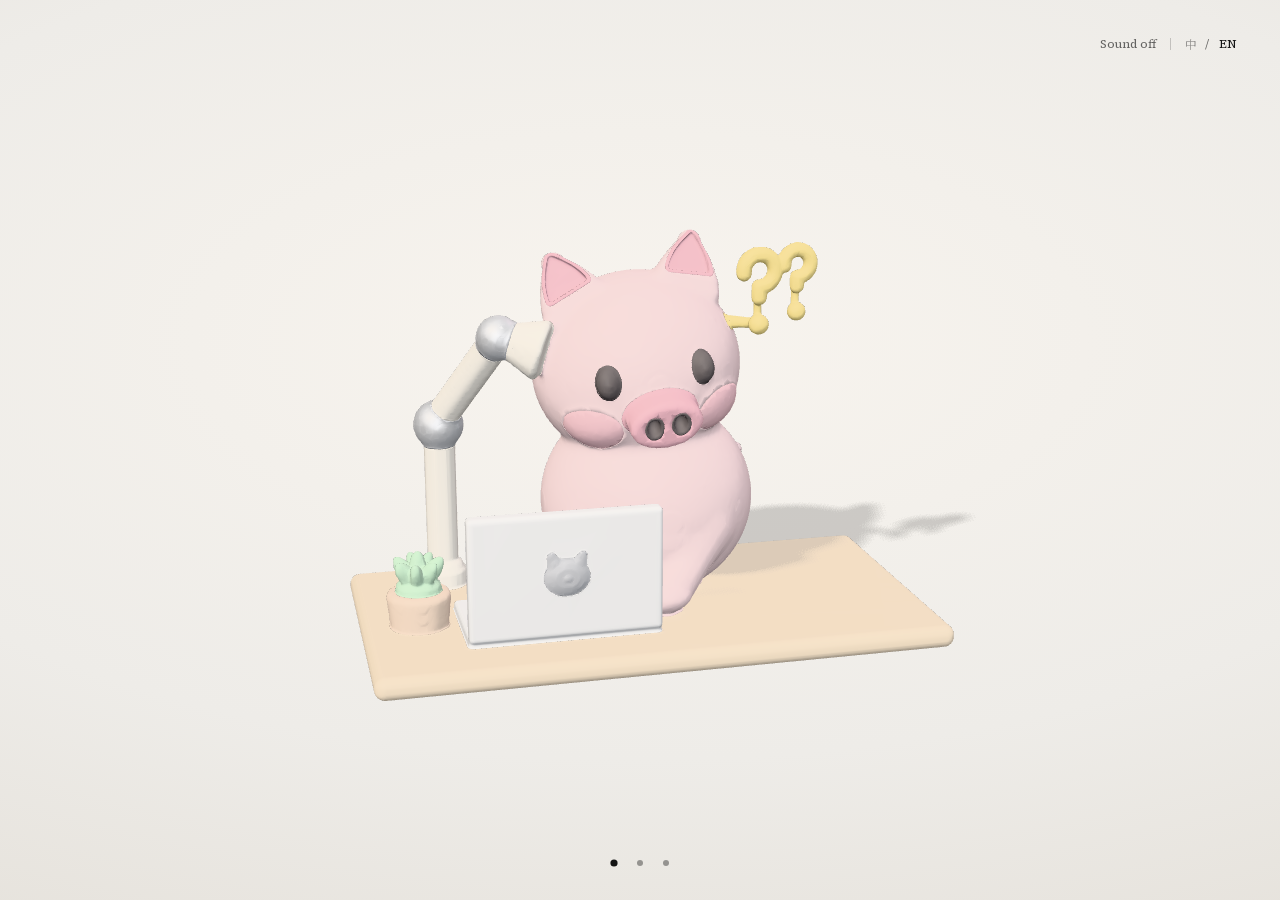
==== ar/index.html @ 227f7fdd "Deploy story edition (66f9d48)" ====
<!doctype html>
<html lang="en">
<head>
<meta charset="utf-8" />
<meta name="viewport" content="width=device-width, initial-scale=1, viewport-fit=cover, maximum-scale=1, user-scalable=no" />
<meta name="theme-color" content="#eeece8" />
<meta name="format-detection" content="telephone=no" />
<meta name="gift-stage" content="ar" />
<meta name="gift-title" content="ar.meta.title" />
<title>On your table</title>
<link rel="icon" href="data:image/svg+xml,%3Csvg xmlns='http://www.w3.org/2000/svg' viewBox='0 0 32 32'%3E%3Ccircle cx='16' cy='16' r='11' fill='%23111'/%3E%3C/svg%3E" />
  <script type="module" crossorigin src="../assets/ar-LRQRwLgQ.js"></script>
  <link rel="modulepreload" crossorigin href="../assets/story-CBCvELrl.js">
  <link rel="modulepreload" crossorigin href="../assets/three.module-CCoEMoYZ.js">
  <link rel="modulepreload" crossorigin href="../assets/meshopt_decoder.module-D6RF7rbJ.js">
  <link rel="modulepreload" crossorigin href="../assets/chrome-AWrLw_uI.js">
  <link rel="modulepreload" crossorigin href="../assets/transition-Jl6bHJd3.js">
  <link rel="modulepreload" crossorigin href="../assets/flow-B0RaXdmT.js">
  <link rel="modulepreload" crossorigin href="../assets/ar-BeOFkbrg.js">
  <link rel="modulepreload" crossorigin href="../assets/preload-helper-CRzLMJPS.js">
  <link rel="stylesheet" crossorigin href="../assets/story-D5-WNgQh.css">
  <link rel="stylesheet" crossorigin href="../assets/chrome-E-j1KLFv.css">
  <link rel="stylesheet" crossorigin href="../assets/ar-Cc9Oy8He.css">
</head>
<body><div id="gift-curtain" aria-hidden="true"><style>#gift-curtain{position:fixed;inset:0;z-index:120;display:flex;flex-direction:column;align-items:center;justify-content:center;gap:14px;background:var(--gcc-bg,#eeece8);color:var(--gcc-ink,#141414);font:13px/1.4 'Source Serif','Noto Serif SC Sub','Songti SC','STSong',Georgia,serif;letter-spacing:.14em;opacity:1;transition:opacity .42s cubic-bezier(.65,0,.35,1);-webkit-user-select:none;user-select:none;touch-action:none}#gift-curtain.gcc-out{opacity:0;pointer-events:none}#gift-curtain.gcc-gone{display:none}#gift-curtain .gcc-stage{position:relative;width:64px;height:66px;opacity:0;transform:translateY(6px);transition:opacity .3s ease,transform .4s cubic-bezier(.16,.84,.24,1)}#gift-curtain.gcc-late .gcc-stage{opacity:1;transform:none}#gift-curtain .gcc-pig{position:absolute;left:0;bottom:8px;image-rendering:pixelated;transform-origin:50% 100%;animation:gcc-hop .84s steps(1,end) infinite}#gift-curtain .gcc-sh{position:absolute;left:14px;bottom:2px;width:36px;height:5px;background:currentColor;opacity:.16;animation:gcc-sh .84s steps(1,end) infinite}@keyframes gcc-hop{0%{transform:translateY(0) scale(1.14,.86)}12%{transform:translateY(-6px) scale(.94,1.08)}24%{transform:translateY(-12px) scale(.96,1.05)}36%{transform:translateY(-15px) scale(1,1)}50%{transform:translateY(-15px) scale(1,1)}62%{transform:translateY(-12px)}74%{transform:translateY(-6px) scale(.97,1.04)}88%{transform:translateY(0) scale(1.1,.9)}100%{transform:translateY(0) scale(1.14,.86)}}@keyframes gcc-sh{0%,88%,100%{transform:scaleX(1)}12%,74%{transform:scaleX(.8)}24%,62%{transform:scaleX(.66)}36%,50%{transform:scaleX(.58)}}#gift-curtain .gcc-bar{width:120px;height:4px;box-shadow:0 0 0 1px currentColor;opacity:0;transition:opacity .3s}#gift-curtain.gcc-prog.gcc-late .gcc-bar{opacity:.7}#gift-curtain .gcc-bar i{display:block;height:100%;width:0;background:currentColor;transition:width .25s steps(4,end)}#gift-curtain .gcc-msg{display:none;margin:4px 0 0;text-align:center;max-width:80vw;line-height:1.7}#gift-curtain .gcc-acts{display:none;gap:18px}#gift-curtain .gcc-acts a{color:inherit;text-decoration:none;border-bottom:1px solid currentColor;padding:6px 2px;cursor:pointer}#gift-curtain.gcc-slow .gcc-msg,#gift-curtain.gcc-fail .gcc-msg{display:block}#gift-curtain.gcc-slow .gcc-acts,#gift-curtain.gcc-fail .gcc-acts{display:flex}#gift-curtain.gcc-fail .gcc-pig{animation:none;transform:rotate(-8deg)}#gift-curtain.gcc-fail .gcc-sh,#gift-curtain.gcc-fail .gcc-bar{display:none}#gift-curtain.gcc-solid .gcc-stage,#gift-curtain.gcc-solid .gcc-bar{opacity:0}@media (prefers-reduced-motion:reduce){#gift-curtain,#gift-curtain *{animation:none!important;transition:none!important}}</style><div class="gcc-stage"><svg class="gcc-pig" viewBox="0 0 16 13" width="64" height="52" shape-rendering="crispEdges" aria-hidden="true"><rect x="2" y="0" width="1" height="1" fill="#2E2A2B"/><rect x="3" y="0" width="1" height="1" fill="#2E2A2B"/><rect x="12" y="0" width="1" height="1" fill="#2E2A2B"/><rect x="13" y="0" width="1" height="1" fill="#2E2A2B"/><rect x="1" y="1" width="1" height="1" fill="#2E2A2B"/><rect x="2" y="1" width="1" height="1" fill="#F9C6CF"/><rect x="3" y="1" width="1" height="1" fill="#F9C6CF"/><rect x="4" y="1" width="1" height="1" fill="#2E2A2B"/><rect x="11" y="1" width="1" height="1" fill="#2E2A2B"/><rect x="12" y="1" width="1" height="1" fill="#F9C6CF"/><rect x="13" y="1" width="1" height="1" fill="#F9C6CF"/><rect x="14" y="1" width="1" height="1" fill="#2E2A2B"/><rect x="1" y="2" width="1" height="1" fill="#2E2A2B"/><rect x="2" y="2" width="1" height="1" fill="#F9C6CF"/><rect x="3" y="2" width="1" height="1" fill="#F9C6CF"/><rect x="4" y="2" width="1" height="1" fill="#F9C6CF"/><rect x="5" y="2" width="1" height="1" fill="#2E2A2B"/><rect x="6" y="2" width="1" height="1" fill="#2E2A2B"/><rect x="7" y="2" width="1" height="1" fill="#2E2A2B"/><rect x="8" y="2" width="1" height="1" fill="#2E2A2B"/><rect x="9" y="2" width="1" height="1" fill="#2E2A2B"/><rect x="10" y="2" width="1" height="1" fill="#2E2A2B"/><rect x="11" y="2" width="1" height="1" fill="#F9C6CF"/><rect x="12" y="2" width="1" height="1" fill="#F9C6CF"/><rect x="13" y="2" width="1" height="1" fill="#F9C6CF"/><rect x="14" y="2" width="1" height="1" fill="#2E2A2B"/><rect x="0" y="3" width="1" height="1" fill="#2E2A2B"/><rect x="1" y="3" width="1" height="1" fill="#F9C6CF"/><rect x="2" y="3" width="1" height="1" fill="#FFFFFF"/><rect x="3" y="3" width="1" height="1" fill="#F9C6CF"/><rect x="4" y="3" width="1" height="1" fill="#F9C6CF"/><rect x="5" y="3" width="1" height="1" fill="#F9C6CF"/><rect x="6" y="3" width="1" height="1" fill="#F9C6CF"/><rect x="7" y="3" width="1" height="1" fill="#F9C6CF"/><rect x="8" y="3" width="1" height="1" fill="#F9C6CF"/><rect x="9" y="3" width="1" height="1" fill="#F9C6CF"/><rect x="10" y="3" width="1" height="1" fill="#F9C6CF"/><rect x="11" y="3" width="1" height="1" fill="#F9C6CF"/><rect x="12" y="3" width="1" height="1" fill="#F9C6CF"/><rect x="13" y="3" width="1" height="1" fill="#F9C6CF"/><rect x="14" y="3" width="1" height="1" fill="#F9C6CF"/><rect x="15" y="3" width="1" height="1" fill="#2E2A2B"/><rect x="0" y="4" width="1" height="1" fill="#2E2A2B"/><rect x="1" y="4" width="1" height="1" fill="#F9C6CF"/><rect x="2" y="4" width="1" height="1" fill="#F9C6CF"/><rect x="3" y="4" width="1" height="1" fill="#F9C6CF"/><rect x="4" y="4" width="1" height="1" fill="#F9C6CF"/><rect x="5" y="4" width="1" height="1" fill="#F9C6CF"/><rect x="6" y="4" width="1" height="1" fill="#F9C6CF"/><rect x="7" y="4" width="1" height="1" fill="#F9C6CF"/><rect x="8" y="4" width="1" height="1" fill="#F9C6CF"/><rect x="9" y="4" width="1" height="1" fill="#F9C6CF"/><rect x="10" y="4" width="1" height="1" fill="#F9C6CF"/><rect x="11" y="4" width="1" height="1" fill="#F9C6CF"/><rect x="12" y="4" width="1" height="1" fill="#F9C6CF"/><rect x="13" y="4" width="1" height="1" fill="#F9C6CF"/><rect x="14" y="4" width="1" height="1" fill="#F9C6CF"/><rect x="15" y="4" width="1" height="1" fill="#2E2A2B"/><rect x="0" y="5" width="1" height="1" fill="#2E2A2B"/><rect x="1" y="5" width="1" height="1" fill="#F9C6CF"/><rect x="2" y="5" width="1" height="1" fill="#F9C6CF"/><rect x="3" y="5" width="1" height="1" fill="#2E2A2B"/><rect x="4" y="5" width="1" height="1" fill="#F9C6CF"/><rect x="5" y="5" width="1" height="1" fill="#F9C6CF"/><rect x="6" y="5" width="1" height="1" fill="#F9C6CF"/><rect x="7" y="5" width="1" height="1" fill="#F9C6CF"/><rect x="8" y="5" width="1" height="1" fill="#F9C6CF"/><rect x="9" y="5" width="1" height="1" fill="#F9C6CF"/><rect x="10" y="5" width="1" height="1" fill="#F9C6CF"/><rect x="11" y="5" width="1" height="1" fill="#F9C6CF"/><rect x="12" y="5" width="1" height="1" fill="#2E2A2B"/><rect x="13" y="5" width="1" height="1" fill="#F9C6CF"/><rect x="14" y="5" width="1" height="1" fill="#F9C6CF"/><rect x="15" y="5" width="1" height="1" fill="#2E2A2B"/><rect x="0" y="6" width="1" height="1" fill="#2E2A2B"/><rect x="1" y="6" width="1" height="1" fill="#F9C6CF"/><rect x="2" y="6" width="1" height="1" fill="#F4A7B9"/><rect x="3" y="6" width="1" height="1" fill="#F4A7B9"/><rect x="4" y="6" width="1" height="1" fill="#F9C6CF"/><rect x="5" y="6" width="1" height="1" fill="#EE8FA6"/><rect x="6" y="6" width="1" height="1" fill="#EE8FA6"/><rect x="7" y="6" width="1" height="1" fill="#EE8FA6"/><rect x="8" y="6" width="1" height="1" fill="#EE8FA6"/><rect x="9" y="6" width="1" height="1" fill="#EE8FA6"/><rect x="10" y="6" width="1" height="1" fill="#EE8FA6"/><rect x="11" y="6" width="1" height="1" fill="#F9C6CF"/><rect x="12" y="6" width="1" height="1" fill="#F4A7B9"/><rect x="13" y="6" width="1" height="1" fill="#F4A7B9"/><rect x="14" y="6" width="1" height="1" fill="#F9C6CF"/><rect x="15" y="6" width="1" height="1" fill="#2E2A2B"/><rect x="0" y="7" width="1" height="1" fill="#2E2A2B"/><rect x="1" y="7" width="1" height="1" fill="#F9C6CF"/><rect x="2" y="7" width="1" height="1" fill="#F9C6CF"/><rect x="3" y="7" width="1" height="1" fill="#F9C6CF"/><rect x="4" y="7" width="1" height="1" fill="#F9C6CF"/><rect x="5" y="7" width="1" height="1" fill="#EE8FA6"/><rect x="6" y="7" width="1" height="1" fill="#B85A72"/><rect x="7" y="7" width="1" height="1" fill="#EE8FA6"/><rect x="8" y="7" width="1" height="1" fill="#EE8FA6"/><rect x="9" y="7" width="1" height="1" fill="#B85A72"/><rect x="10" y="7" width="1" height="1" fill="#EE8FA6"/><rect x="11" y="7" width="1" height="1" fill="#F9C6CF"/><rect x="12" y="7" width="1" height="1" fill="#F9C6CF"/><rect x="13" y="7" width="1" height="1" fill="#F9C6CF"/><rect x="14" y="7" width="1" height="1" fill="#F9C6CF"/><rect x="15" y="7" width="1" height="1" fill="#2E2A2B"/><rect x="0" y="8" width="1" height="1" fill="#2E2A2B"/><rect x="1" y="8" width="1" height="1" fill="#F9C6CF"/><rect x="2" y="8" width="1" height="1" fill="#F9C6CF"/><rect x="3" y="8" width="1" height="1" fill="#F9C6CF"/><rect x="4" y="8" width="1" height="1" fill="#F9C6CF"/><rect x="5" y="8" width="1" height="1" fill="#EE8FA6"/><rect x="6" y="8" width="1" height="1" fill="#EE8FA6"/><rect x="7" y="8" width="1" height="1" fill="#EE8FA6"/><rect x="8" y="8" width="1" height="1" fill="#EE8FA6"/><rect x="9" y="8" width="1" height="1" fill="#EE8FA6"/><rect x="10" y="8" width="1" height="1" fill="#EE8FA6"/><rect x="11" y="8" width="1" height="1" fill="#F9C6CF"/><rect x="12" y="8" width="1" height="1" fill="#F9C6CF"/><rect x="13" y="8" width="1" height="1" fill="#F9C6CF"/><rect x="14" y="8" width="1" height="1" fill="#F9C6CF"/><rect x="15" y="8" width="1" height="1" fill="#2E2A2B"/><rect x="1" y="9" width="1" height="1" fill="#2E2A2B"/><rect x="2" y="9" width="1" height="1" fill="#F9C6CF"/><rect x="3" y="9" width="1" height="1" fill="#F9C6CF"/><rect x="4" y="9" width="1" height="1" fill="#F9C6CF"/><rect x="5" y="9" width="1" height="1" fill="#F9C6CF"/><rect x="6" y="9" width="1" height="1" fill="#F9C6CF"/><rect x="7" y="9" width="1" height="1" fill="#F9C6CF"/><rect x="8" y="9" width="1" height="1" fill="#F9C6CF"/><rect x="9" y="9" width="1" height="1" fill="#F9C6CF"/><rect x="10" y="9" width="1" height="1" fill="#F9C6CF"/><rect x="11" y="9" width="1" height="1" fill="#F9C6CF"/><rect x="12" y="9" width="1" height="1" fill="#F9C6CF"/><rect x="13" y="9" width="1" height="1" fill="#F9C6CF"/><rect x="14" y="9" width="1" height="1" fill="#2E2A2B"/><rect x="2" y="10" width="1" height="1" fill="#2E2A2B"/><rect x="3" y="10" width="1" height="1" fill="#2E2A2B"/><rect x="4" y="10" width="1" height="1" fill="#2E2A2B"/><rect x="5" y="10" width="1" height="1" fill="#F9C6CF"/><rect x="6" y="10" width="1" height="1" fill="#F9C6CF"/><rect x="7" y="10" width="1" height="1" fill="#F9C6CF"/><rect x="8" y="10" width="1" height="1" fill="#F9C6CF"/><rect x="9" y="10" width="1" height="1" fill="#F9C6CF"/><rect x="10" y="10" width="1" height="1" fill="#F9C6CF"/><rect x="11" y="10" width="1" height="1" fill="#2E2A2B"/><rect x="12" y="10" width="1" height="1" fill="#2E2A2B"/><rect x="13" y="10" width="1" height="1" fill="#2E2A2B"/><rect x="3" y="11" width="1" height="1" fill="#2E2A2B"/><rect x="4" y="11" width="1" height="1" fill="#F9C6CF"/><rect x="5" y="11" width="1" height="1" fill="#2E2A2B"/><rect x="10" y="11" width="1" height="1" fill="#2E2A2B"/><rect x="11" y="11" width="1" height="1" fill="#F9C6CF"/><rect x="12" y="11" width="1" height="1" fill="#2E2A2B"/><rect x="3" y="12" width="1" height="1" fill="#2E2A2B"/><rect x="4" y="12" width="1" height="1" fill="#2E2A2B"/><rect x="11" y="12" width="1" height="1" fill="#2E2A2B"/><rect x="12" y="12" width="1" height="1" fill="#2E2A2B"/></svg><i class="gcc-sh"></i></div><div class="gcc-bar"><i></i></div><p class="gcc-msg"></p><div class="gcc-acts"><a class="gcc-retry" href="#"></a><a class="gcc-skip" href="./"></a></div></div><script>(function(){
var d=document,c=d.getElementById('gift-curtain');if(!c)return;
var S={"meadow":["#5EC4FF","草地","the meadow"],"flower":["#f3d4e0","花林","the flower wood"],"mushroom":["#1a2830","蘑菇林","the mushroom wood"],"shop":["#f6efe4","小店","the shop"],"night":["#0b0b0c","夜路","the night path"],"jelly":["#cfcdc8","果冻标本","jelly studies"],"sea":["#0d2c3b","海里","the sea"],"sky":["#04060b","长春的天空","the sky"],"coop":["#5EC4FF","一起玩","together"],"home":["#f3ebe0","小家","our home"],"ar":["#eeece8","桌上","on the table"]},N={"meadow":"flower/","flower":"mushroom/","mushroom":"shop/","shop":"night/","night":"jelly/","jelly":"sea/","sea":"sky/","sky":"coop/","coop":"home/","home":"","ar":"shop/"},T={"zh":{"wait":"马上就好","slow":"还在努力加载…","oops":"哎呀，这一页卡住了","retry":"再试一次","skip":"跳到下一站"},"en":{"wait":"one moment","slow":"still loading…","oops":"oops, this page got stuck","retry":"try again","skip":"skip ahead"}};
var m=d.querySelector('meta[name="gift-stage"]'),st=m?m.content:'meadow',q=new URLSearchParams(location.search);
var L='en';try{L=q.get('lang')||localStorage.getItem('jelly.lang')||(/^zh/i.test(navigator.language)?'zh':'en')}catch(e){}L=/^zh/i.test(L)?'zh':'en';var t=T[L];
var col=(S[st]||S.ar)[0],solid=false;
try{var s=JSON.parse(sessionStorage.getItem('gift.curtain')||'null');if(s&&s.to===st&&Date.now()-s.t<30000){col=s.c;}sessionStorage.removeItem('gift.curtain')}catch(e){}
function ink(h){var x=parseInt(h.slice(1),16);var r=x>>16&255,g=x>>8&255,b=x&255;return (r*299+g*587+b*114)/1000>150?'#141414':'#f6efe4'}
function paint(bg){c.style.setProperty('--gcc-bg',bg);c.style.setProperty('--gcc-ink',ink(bg))}
paint(col,st);c.setAttribute('lang',L==='zh'?'zh-CN':'en');
var rel=st==='meadow'?'./':'../',carry=[];['lang','dev','sound'].forEach(function(k){if(q.has(k))carry.push(k+'='+encodeURIComponent(q.get(k)))});
var nx=c.querySelector('.gcc-skip');nx.href=rel+(N[st]||'')+(carry.length?'?'+carry.join('&'):'');nx.textContent=t.skip;
var rt=c.querySelector('.gcc-retry');rt.textContent=t.retry;rt.addEventListener('click',function(e){e.preventDefault();location.reload()});
var msg=c.querySelector('.gcc-msg'),bar=c.querySelector('.gcc-bar i');
var C=window.__curtain={el:c,stage:st,lang:L,shown:true,held:0,errors:[],
 progress:function(p){c.classList.add('gcc-prog');bar.style.width=Math.round(Math.max(0,Math.min(1,p))*100)+'%'},
 reveal:function(ms){if(!C.shown)return;C.shown=false;clearTimeout(slowT);clearTimeout(lateT);c.classList.remove('gcc-slow','gcc-fail');var f=function(){c.classList.add('gcc-gone')};
  if(ms===0||matchMedia('(prefers-reduced-motion: reduce)').matches){c.classList.add('gcc-out');f();return}
  if(ms)c.style.transitionDuration=ms+'ms';c.classList.add('gcc-out');setTimeout(f,(ms||420)+40)},
 cover:function(bg,stage){C.shown=true;clearTimeout(slowT);clearTimeout(lateT);c.classList.remove('gcc-gone','gcc-out','gcc-slow','gcc-fail','gcc-prog','gcc-late');c.style.transitionDuration='';paint(bg);lateT=setTimeout(late,700)},
 fail:function(why){if(why)C.errors.push(String(why));if(!C.shown)return;c.classList.remove('gcc-out','gcc-gone','gcc-slow');c.classList.add('gcc-fail','gcc-late');msg.textContent=t.oops},
 paint:paint,ink:ink,txt:t};
function late(){if(C.shown)c.classList.add('gcc-late')}var lateT=setTimeout(late,700);
var slowT=setTimeout(function(){if(C.shown&&!c.classList.contains('gcc-fail')){c.classList.add('gcc-slow','gcc-late');msg.textContent=t.slow}},20000);
function err(e){if(!C.shown)return;var tg=e&&e.target;if(tg&&tg!==window&&tg.tagName&&!/^(SCRIPT|LINK)$/.test(tg.tagName))return;
 C.errors.push(String(e&&(e.message||e.reason&&(e.reason.message||e.reason))||e));setTimeout(function(){if(C.shown)C.fail()},2500)}
window.addEventListener('error',err,true);window.addEventListener('unhandledrejection',err);
window.addEventListener('pageshow',function(e){if(!e.persisted)return;clearTimeout(lateT);C.reveal(0);var v=d.querySelectorAll('.gift-iris,.pink-veil');for(var i=0;i<v.length;i++){v[i].style.transition='opacity .35s';v[i].style.opacity='0'}});
})();</script>
<main id="ar" aria-live="off"></main>
</body>
</html>
---- assets/story-D5-WNgQh.css ----
.gift-whisper{z-index:29;top:auto;left:10%;right:10%;bottom:calc(58px + env(safe-area-inset-bottom,0px));text-align:center;pointer-events:none;color:#f6efe8;letter-spacing:.1em;opacity:0;transition:opacity 1.1s var(--ease,cubic-bezier(.65,0,.35,1)), transform 1.3s var(--ease,cubic-bezier(.65,0,.35,1));text-wrap:balance;text-shadow:0 1px 1px #00000059;background:#1812107a;border-radius:8px;padding:8px 16px;font-size:clamp(14px,3vw,18px);line-height:1.55;position:fixed;transform:translateY(6px)}.gift-whisper.on{opacity:1;transform:none}html[lang=en] .gift-whisper{font-family:var(--display,Georgia, serif);letter-spacing:.04em;font-style:italic}html[data-theme=dark] .gift-whisper{color:#f4efe8;background:#080c1085}@media (prefers-reduced-motion:reduce){.gift-whisper{transition:none}}
---- assets/chrome-E-j1KLFv.css ----
@font-face{font-family:Source Serif;src:url(./SourceSerif4-sub-D5Wb3ic4.woff2)format("woff2");font-weight:200 900;font-style:normal;font-display:swap}@font-face{font-family:Source Serif;src:url(./SourceSerif4-Italic-sub-CfRXuZZD.woff2)format("woff2");font-weight:200 900;font-style:italic;font-display:swap}@font-face{font-family:Noto Serif SC Sub;src:url(./NotoSerifSC-sub-B6z6hsDI.woff2)format("woff2");font-weight:200 900;font-display:swap}@font-face{font-family:Playfair;src:url(./PlayfairDisplay-sub-D0XLzZ42.woff2)format("woff2");font-weight:400 900;font-style:normal;font-display:swap}@font-face{font-family:Playfair;src:url(./PlayfairDisplay-Italic-sub-CRZiZZMe.woff2)format("woff2");font-weight:400 900;font-style:italic;font-display:swap}:root{--ink:#141414;--ink-2:#141414a3;--ink-3:#14141466;--hair:#14141433;--paper:#eeece8;--serif:"Source Serif", "Noto Serif SC Sub", "Songti SC", "STSong", "Noto Serif CJK SC", Georgia, serif;--display:"Playfair", "Noto Serif SC Sub", "Songti SC", serif;--pad:clamp(18px, 3.2vw, 44px);--ease:cubic-bezier(.22,.7,.18,1);--sat:env(safe-area-inset-top,0px);--sab:env(safe-area-inset-bottom,0px);--sal:env(safe-area-inset-left,0px);--sar:env(safe-area-inset-right,0px);--cream:#fff4e4;--pink:#f9c6cf;--pink-2:#ee8fa6;--rose:#f08aa4;--soft-black:#2e2a2b;--cover:#9cc8ee;--butter:#ffd45c;--leaf:#8fcb9b;--lavender:#e4dcf5}[data-theme=dark]{--ink:#f2efe9;--ink-2:#f2efe9a8;--ink-3:#f2efe966;--hair:#f2efe938;--paper:#0b0b0c}*{box-sizing:border-box}html,body{background:var(--paper);height:100%;color:var(--ink);font-family:var(--serif);-webkit-font-smoothing:antialiased;overscroll-behavior:none;touch-action:none;-webkit-user-select:none;user-select:none;-webkit-tap-highlight-color:transparent;margin:0;overflow:hidden}html[lang=zh-CN]{letter-spacing:.02em}button{font:inherit;color:inherit;cursor:pointer;background:0 0;border:0;padding:0}.gift-chrome{z-index:50;top:calc(var(--pad) * .7 + var(--sat));right:calc(var(--pad) + var(--sar));letter-spacing:.14em;text-transform:uppercase;color:var(--ink-2);align-items:center;gap:12px;font-size:12px;display:flex;position:fixed}.gift-chrome button{transition:color .3s var(--ease);padding:6px 2px}.gift-chrome button:hover,.gift-chrome [aria-pressed=true]{color:var(--ink)}.gc-lang{align-items:center;gap:6px;display:flex}.gc-lang [aria-pressed=false]{color:var(--ink-3)}.gc-sep{background:var(--hair);width:1px;height:12px}.gift-card{z-index:40;text-align:center;padding:var(--pad);background:color-mix(in srgb, var(--paper) 72%, transparent);-webkit-backdrop-filter:blur(6px);transition:opacity .6s var(--ease);flex-direction:column;justify-content:center;align-items:center;gap:14px;display:flex;position:fixed;top:0;bottom:0;left:0;right:0}.gift-card.out{opacity:0;pointer-events:none}.gk-kicker{letter-spacing:.22em;text-transform:uppercase;color:var(--ink-2);margin:0;font-size:12px}.gk-title{font-family:var(--display);margin:0;font-size:clamp(34px,7vw,72px);font-style:italic;font-weight:400;line-height:1.05}html[lang=zh-CN] .gk-title{font-style:normal;font-family:var(--serif);letter-spacing:.08em;font-weight:500}.gk-sub{color:var(--ink-2);text-wrap:balance;max-width:34em;margin:0;font-size:15px}.gk-go{letter-spacing:.2em;text-transform:uppercase;color:var(--ink-3);animation:gk-pulse 2.4s var(--ease) infinite;margin:18px 0 0;font-size:12px}@keyframes gk-pulse{50%{opacity:.35}}.gift-iris{z-index:100;pointer-events:none;position:fixed;top:0;bottom:0;left:0;right:0}.pixel-host{place-items:center;display:grid;position:fixed;top:0;bottom:0;left:0;right:0;overflow:hidden}.pixel-host canvas{image-rendering:pixelated;image-rendering:crisp-edges;display:block}.touchpad{z-index:30;padding:0 calc(18px + var(--sar)) calc(18px + var(--sab)) calc(18px + var(--sal));pointer-events:none;justify-content:space-between;align-items:flex-end;display:none;position:fixed;bottom:0;left:0;right:0}@media (pointer:coarse){.touchpad{display:flex}}.touchpad .tp-group{pointer-events:auto;gap:14px;display:flex}.touchpad button{color:#fff;-webkit-backdrop-filter:blur(4px);touch-action:none;background:#14141429;border:1px solid #ffffffbf;border-radius:50%;place-items:center;width:68px;height:68px;transition:transform 80ms,background 80ms;display:grid}.touchpad button.on{background:#14141452;transform:scale(.92)}.touchpad button svg{width:26px;height:26px}.touchpad .tp-a{width:80px;height:80px}.touchpad button[hidden]{display:none}.gc-sound.nudge{animation:gc-snd-nudge 2.6s var(--ease) 1}@keyframes gc-snd-nudge{0%,to{color:var(--ink-2);text-shadow:none;transform:none}12%,38%,64%{color:var(--ink);text-shadow:0 0 10px #ffc8a08c;transform:scale(1.08)}25%,51%,77%{color:var(--ink-2);text-shadow:none;transform:none}}@media (prefers-reduced-motion:reduce){.gc-sound.nudge{color:var(--ink);animation:none}}
---- assets/ar-Cc9Oy8He.css ----
html,body{background:radial-gradient(120% 80% at 50% 38%,#f8f4ee 0%,#eeece8 58%,#e4e0d9 100%)}body.ar-live{background:0 0}#ar canvas{touch-action:none;cursor:grab;transition:opacity .52s cubic-bezier(.16,1,.3,1);display:block;position:fixed;top:0;bottom:0;left:0;right:0}.ar-ui{left:0;right:0;bottom:calc(26px + var(--sab));pointer-events:none;flex-direction:column;align-items:center;gap:18px;display:flex;position:fixed}.ar-ui>*{pointer-events:auto}.ar-btn{width:60px;height:60px;color:var(--ink);border:1px solid var(--hair);-webkit-backdrop-filter:blur(8px);transition:transform .25s var(--ease);background:#fffbf5b8;border-radius:50%;place-items:center;display:grid;box-shadow:0 6px 24px #3c281e14}.ar-btn:active{transform:scale(.94)}.ar-btn svg{width:26px;height:26px}.ar-btn[hidden]{display:none}.ar-dots{gap:4px;display:flex}.ar-dots button{place-items:center;width:22px;height:22px;display:grid}.ar-dots button:before{content:"";background:var(--ink-3);width:6px;height:6px;transition:background .3s var(--ease), transform .3s var(--ease);border-radius:50%}.ar-dots button[aria-current=true]:before{background:var(--ink);transform:scale(1.2)}.ar-overlay{pointer-events:none;position:fixed;top:0;bottom:0;left:0;right:0}.ar-overlay[hidden]{display:none}.ar-exit{pointer-events:auto;right:calc(20px + var(--sar));top:calc(20px + var(--sat));color:#fff;background:#14141459;border:1px solid #fff9;border-radius:50%;place-items:center;width:44px;height:44px;display:grid;position:absolute}.ar-exit svg{width:18px;height:18px}body.ar-live .ar-btn,body.ar-live .ar-dots,body.ar-live .gift-chrome{visibility:hidden}.ar-btn{position:relative}.ar-btn:after{content:"";border:1px solid var(--ink-3);opacity:0;pointer-events:none;border-radius:50%;position:absolute;top:-1px;bottom:-1px;left:-1px;right:-1px}.ar-btn.ping:after{animation:.7s cubic-bezier(.16,1,.3,1) ar-ping}@keyframes ar-ping{0%{opacity:.9;transform:scale(1)}to{opacity:0;transform:scale(1.55)}}.ar-ui{animation:.9s cubic-bezier(.16,1,.3,1) .3s both ar-in}@keyframes ar-in{0%{opacity:0}}@media (prefers-reduced-motion:reduce){#ar canvas{transition:none}.ar-btn.ping:after,.ar-ui{animation:none}}.ar-back{z-index:20;left:calc(var(--pad) + var(--sal) - 10px);top:calc(var(--pad) * .7 + var(--sat) - 6px);width:44px;height:44px;color:var(--ink-2);place-items:center;animation:.9s cubic-bezier(.16,1,.3,1) .5s both ar-in;display:grid;position:fixed}.ar-back svg{width:22px;height:22px}
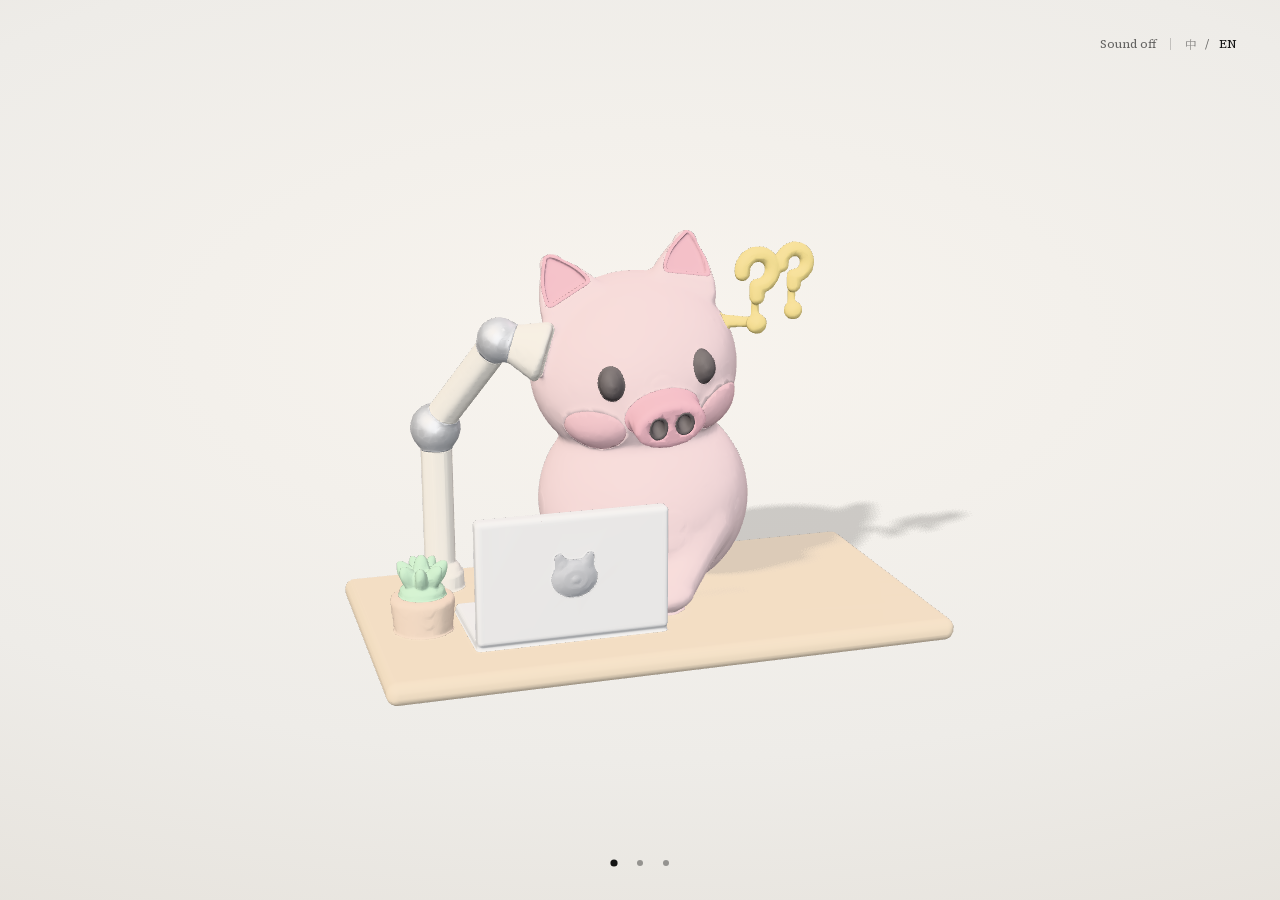
==== commit 6130d9ff: "Deploy story edition (ee211ed)" ====
--- a/ar/index.html
+++ b/ar/index.html
@@ -9,16 +9,16 @@
 <meta name="gift-title" content="ar.meta.title" />
 <title>On your table</title>
 <link rel="icon" href="data:image/svg+xml,%3Csvg xmlns='http://www.w3.org/2000/svg' viewBox='0 0 32 32'%3E%3Ccircle cx='16' cy='16' r='11' fill='%23111'/%3E%3C/svg%3E" />
-  <script type="module" crossorigin src="../assets/ar-LRQRwLgQ.js"></script>
-  <link rel="modulepreload" crossorigin href="../assets/story-CBCvELrl.js">
+  <script type="module" crossorigin src="../assets/ar-BG1IM-XK.js"></script>
+  <link rel="modulepreload" crossorigin href="../assets/story-D2kDeu8D.js">
   <link rel="modulepreload" crossorigin href="../assets/three.module-CCoEMoYZ.js">
   <link rel="modulepreload" crossorigin href="../assets/meshopt_decoder.module-D6RF7rbJ.js">
-  <link rel="modulepreload" crossorigin href="../assets/chrome-AWrLw_uI.js">
-  <link rel="modulepreload" crossorigin href="../assets/transition-Jl6bHJd3.js">
-  <link rel="modulepreload" crossorigin href="../assets/flow-B0RaXdmT.js">
-  <link rel="modulepreload" crossorigin href="../assets/ar-BeOFkbrg.js">
+  <link rel="modulepreload" crossorigin href="../assets/chrome-D7pPvACW.js">
+  <link rel="modulepreload" crossorigin href="../assets/transition-CuKPaXOI.js">
+  <link rel="modulepreload" crossorigin href="../assets/flow-LNcyJ_rw.js">
+  <link rel="modulepreload" crossorigin href="../assets/ar-CaMs_Vst.js">
   <link rel="modulepreload" crossorigin href="../assets/preload-helper-CRzLMJPS.js">
-  <link rel="stylesheet" crossorigin href="../assets/story-D5-WNgQh.css">
+  <link rel="stylesheet" crossorigin href="../assets/story-Cqzj4fjh.css">
   <link rel="stylesheet" crossorigin href="../assets/chrome-E-j1KLFv.css">
   <link rel="stylesheet" crossorigin href="../assets/ar-Cc9Oy8He.css">
 </head>
--- a/assets/story-Cqzj4fjh.css
+++ b/assets/story-Cqzj4fjh.css
@@ -0,0 +1 @@
+.gift-whisper{z-index:29;top:auto;left:10%;right:10%;bottom:calc(58px + env(safe-area-inset-bottom,0px));text-align:center;pointer-events:none;color:#f6efe8;letter-spacing:.1em;opacity:0;transition:opacity 1.1s var(--ease,cubic-bezier(.65,0,.35,1)), transform 1.3s var(--ease,cubic-bezier(.65,0,.35,1));text-wrap:balance;text-shadow:0 1px 1px #00000059;background:#1812107a;border-radius:8px;padding:8px 16px;font-size:clamp(14px,3vw,18px);line-height:1.55;position:fixed;transform:translateY(6px)}.gift-whisper.on{opacity:1;transform:none}html[lang=en] .gift-whisper{font-family:var(--display,Georgia, serif);letter-spacing:.04em;font-style:italic}html[data-theme=dark] .gift-whisper{color:#f4efe8;background:#080c1085}@media (prefers-reduced-motion:reduce){.gift-whisper{transition:none}}@media (orientation:landscape),(max-height:520px){.gift-whisper{left:16%;right:16%;bottom:calc(10px + env(safe-area-inset-bottom,0px));padding:5px 14px;font-size:clamp(12px,2.2vw,15px)}}
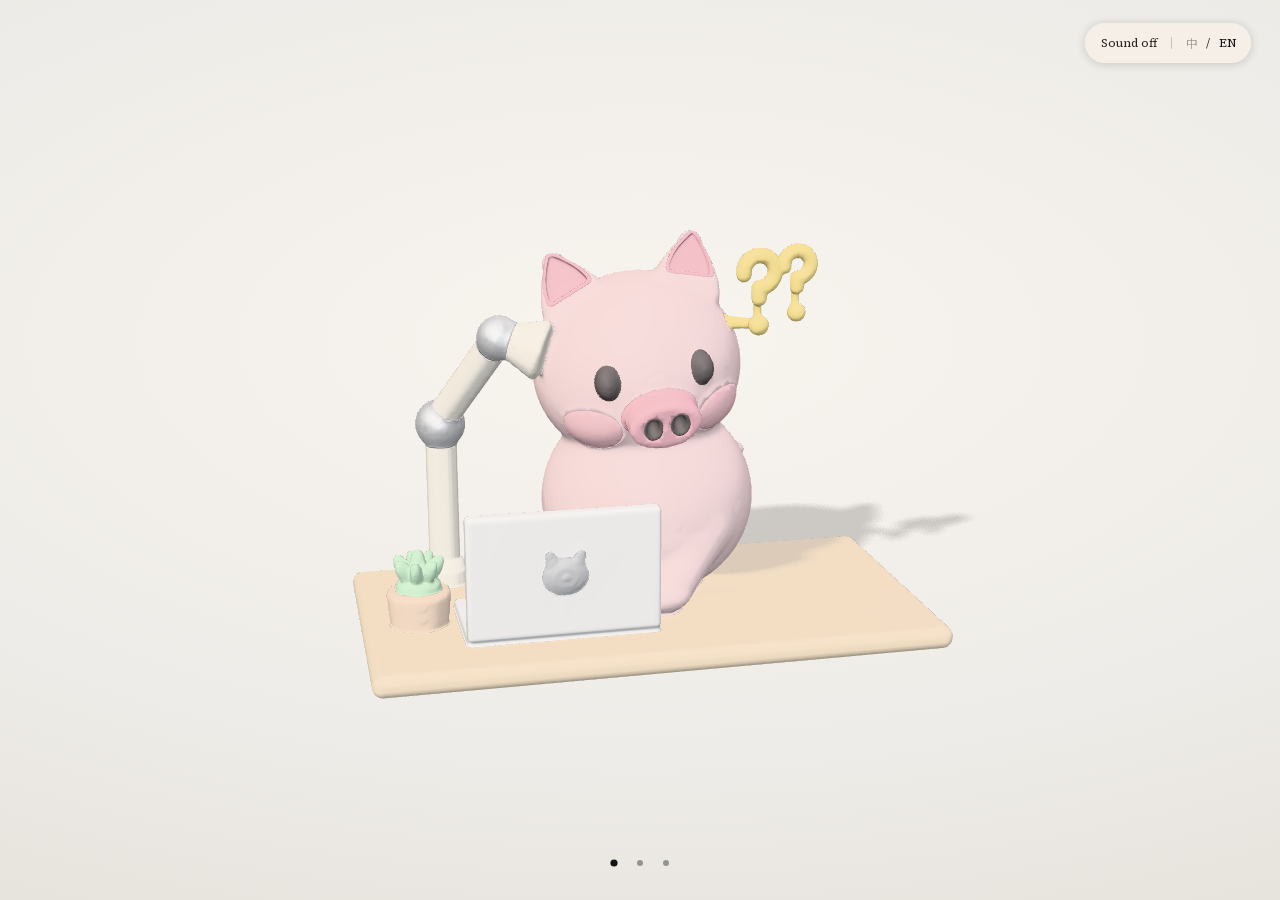
==== commit 4f5dbed9: "Deploy story edition (1fd78f9)" ====
--- a/ar/index.html
+++ b/ar/index.html
@@ -9,17 +9,21 @@
 <meta name="gift-title" content="ar.meta.title" />
 <title>On your table</title>
 <link rel="icon" href="data:image/svg+xml,%3Csvg xmlns='http://www.w3.org/2000/svg' viewBox='0 0 32 32'%3E%3Ccircle cx='16' cy='16' r='11' fill='%23111'/%3E%3C/svg%3E" />
-  <script type="module" crossorigin src="../assets/ar-BG1IM-XK.js"></script>
-  <link rel="modulepreload" crossorigin href="../assets/story-D2kDeu8D.js">
-  <link rel="modulepreload" crossorigin href="../assets/three.module-CCoEMoYZ.js">
-  <link rel="modulepreload" crossorigin href="../assets/meshopt_decoder.module-D6RF7rbJ.js">
-  <link rel="modulepreload" crossorigin href="../assets/chrome-D7pPvACW.js">
-  <link rel="modulepreload" crossorigin href="../assets/transition-CuKPaXOI.js">
-  <link rel="modulepreload" crossorigin href="../assets/flow-LNcyJ_rw.js">
-  <link rel="modulepreload" crossorigin href="../assets/ar-CaMs_Vst.js">
+  <script type="module" crossorigin src="../assets/ar-ChZIft9D.js"></script>
+  <link rel="modulepreload" crossorigin href="../assets/story-9xxClNub.js">
+  <link rel="modulepreload" crossorigin href="../assets/three.core-DEQ54pA_.js">
+  <link rel="modulepreload" crossorigin href="../assets/three.module-DnPA_mBI.js">
+  <link rel="modulepreload" crossorigin href="../assets/RoomEnvironment-BJg7wI2s.js">
+  <link rel="modulepreload" crossorigin href="../assets/sfx-CoU9MPqf.js">
+  <link rel="modulepreload" crossorigin href="../assets/chrome-D7R9IPFS.js">
+  <link rel="modulepreload" crossorigin href="../assets/transition-pFbV_b70.js">
+  <link rel="modulepreload" crossorigin href="../assets/flow-3YL9NwN0.js">
+  <link rel="modulepreload" crossorigin href="../assets/ar-DQ_rvuzw.js">
+  <link rel="modulepreload" crossorigin href="../assets/meshopt_decoder.module-D4fSteBs.js">
+  <link rel="modulepreload" crossorigin href="../assets/models-DLF127YV.js">
   <link rel="modulepreload" crossorigin href="../assets/preload-helper-CRzLMJPS.js">
   <link rel="stylesheet" crossorigin href="../assets/story-Cqzj4fjh.css">
-  <link rel="stylesheet" crossorigin href="../assets/chrome-E-j1KLFv.css">
+  <link rel="stylesheet" crossorigin href="../assets/chrome-BGvVdkZl.css">
   <link rel="stylesheet" crossorigin href="../assets/ar-Cc9Oy8He.css">
 </head>
 <body><div id="gift-curtain" aria-hidden="true"><style>#gift-curtain{position:fixed;inset:0;z-index:120;display:flex;flex-direction:column;align-items:center;justify-content:center;gap:14px;background:var(--gcc-bg,#eeece8);color:var(--gcc-ink,#141414);font:13px/1.4 'Source Serif','Noto Serif SC Sub','Songti SC','STSong',Georgia,serif;letter-spacing:.14em;opacity:1;transition:opacity .42s cubic-bezier(.65,0,.35,1);-webkit-user-select:none;user-select:none;touch-action:none}#gift-curtain.gcc-out{opacity:0;pointer-events:none}#gift-curtain.gcc-gone{display:none}#gift-curtain .gcc-stage{position:relative;width:64px;height:66px;opacity:0;transform:translateY(6px);transition:opacity .3s ease,transform .4s cubic-bezier(.16,.84,.24,1)}#gift-curtain.gcc-late .gcc-stage{opacity:1;transform:none}#gift-curtain .gcc-pig{position:absolute;left:0;bottom:8px;image-rendering:pixelated;transform-origin:50% 100%;animation:gcc-hop .84s steps(1,end) infinite}#gift-curtain .gcc-sh{position:absolute;left:14px;bottom:2px;width:36px;height:5px;background:currentColor;opacity:.16;animation:gcc-sh .84s steps(1,end) infinite}@keyframes gcc-hop{0%{transform:translateY(0) scale(1.14,.86)}12%{transform:translateY(-6px) scale(.94,1.08)}24%{transform:translateY(-12px) scale(.96,1.05)}36%{transform:translateY(-15px) scale(1,1)}50%{transform:translateY(-15px) scale(1,1)}62%{transform:translateY(-12px)}74%{transform:translateY(-6px) scale(.97,1.04)}88%{transform:translateY(0) scale(1.1,.9)}100%{transform:translateY(0) scale(1.14,.86)}}@keyframes gcc-sh{0%,88%,100%{transform:scaleX(1)}12%,74%{transform:scaleX(.8)}24%,62%{transform:scaleX(.66)}36%,50%{transform:scaleX(.58)}}#gift-curtain .gcc-bar{width:120px;height:4px;box-shadow:0 0 0 1px currentColor;opacity:0;transition:opacity .3s}#gift-curtain.gcc-prog.gcc-late .gcc-bar{opacity:.7}#gift-curtain .gcc-bar i{display:block;height:100%;width:0;background:currentColor;transition:width .25s steps(4,end)}#gift-curtain .gcc-msg{display:none;margin:4px 0 0;text-align:center;max-width:80vw;line-height:1.7}#gift-curtain .gcc-acts{display:none;gap:18px}#gift-curtain .gcc-acts a{color:inherit;text-decoration:none;border-bottom:1px solid currentColor;padding:6px 2px;cursor:pointer}#gift-curtain.gcc-slow .gcc-msg,#gift-curtain.gcc-fail .gcc-msg{display:block}#gift-curtain.gcc-slow .gcc-acts,#gift-curtain.gcc-fail .gcc-acts{display:flex}#gift-curtain.gcc-fail .gcc-pig{animation:none;transform:rotate(-8deg)}#gift-curtain.gcc-fail .gcc-sh,#gift-curtain.gcc-fail .gcc-bar{display:none}#gift-curtain.gcc-solid .gcc-stage,#gift-curtain.gcc-solid .gcc-bar{opacity:0}@media (prefers-reduced-motion:reduce){#gift-curtain,#gift-curtain *{animation:none!important;transition:none!important}}</style><div class="gcc-stage"><svg class="gcc-pig" viewBox="0 0 16 13" width="64" height="52" shape-rendering="crispEdges" aria-hidden="true"><rect x="2" y="0" width="1" height="1" fill="#2E2A2B"/><rect x="3" y="0" width="1" height="1" fill="#2E2A2B"/><rect x="12" y="0" width="1" height="1" fill="#2E2A2B"/><rect x="13" y="0" width="1" height="1" fill="#2E2A2B"/><rect x="1" y="1" width="1" height="1" fill="#2E2A2B"/><rect x="2" y="1" width="1" height="1" fill="#F9C6CF"/><rect x="3" y="1" width="1" height="1" fill="#F9C6CF"/><rect x="4" y="1" width="1" height="1" fill="#2E2A2B"/><rect x="11" y="1" width="1" height="1" fill="#2E2A2B"/><rect x="12" y="1" width="1" height="1" fill="#F9C6CF"/><rect x="13" y="1" width="1" height="1" fill="#F9C6CF"/><rect x="14" y="1" width="1" height="1" fill="#2E2A2B"/><rect x="1" y="2" width="1" height="1" fill="#2E2A2B"/><rect x="2" y="2" width="1" height="1" fill="#F9C6CF"/><rect x="3" y="2" width="1" height="1" fill="#F9C6CF"/><rect x="4" y="2" width="1" height="1" fill="#F9C6CF"/><rect x="5" y="2" width="1" height="1" fill="#2E2A2B"/><rect x="6" y="2" width="1" height="1" fill="#2E2A2B"/><rect x="7" y="2" width="1" height="1" fill="#2E2A2B"/><rect x="8" y="2" width="1" height="1" fill="#2E2A2B"/><rect x="9" y="2" width="1" height="1" fill="#2E2A2B"/><rect x="10" y="2" width="1" height="1" fill="#2E2A2B"/><rect x="11" y="2" width="1" height="1" fill="#F9C6CF"/><rect x="12" y="2" width="1" height="1" fill="#F9C6CF"/><rect x="13" y="2" width="1" height="1" fill="#F9C6CF"/><rect x="14" y="2" width="1" height="1" fill="#2E2A2B"/><rect x="0" y="3" width="1" height="1" fill="#2E2A2B"/><rect x="1" y="3" width="1" height="1" fill="#F9C6CF"/><rect x="2" y="3" width="1" height="1" fill="#FFFFFF"/><rect x="3" y="3" width="1" height="1" fill="#F9C6CF"/><rect x="4" y="3" width="1" height="1" fill="#F9C6CF"/><rect x="5" y="3" width="1" height="1" fill="#F9C6CF"/><rect x="6" y="3" width="1" height="1" fill="#F9C6CF"/><rect x="7" y="3" width="1" height="1" fill="#F9C6CF"/><rect x="8" y="3" width="1" height="1" fill="#F9C6CF"/><rect x="9" y="3" width="1" height="1" fill="#F9C6CF"/><rect x="10" y="3" width="1" height="1" fill="#F9C6CF"/><rect x="11" y="3" width="1" height="1" fill="#F9C6CF"/><rect x="12" y="3" width="1" height="1" fill="#F9C6CF"/><rect x="13" y="3" width="1" height="1" fill="#F9C6CF"/><rect x="14" y="3" width="1" height="1" fill="#F9C6CF"/><rect x="15" y="3" width="1" height="1" fill="#2E2A2B"/><rect x="0" y="4" width="1" height="1" fill="#2E2A2B"/><rect x="1" y="4" width="1" height="1" fill="#F9C6CF"/><rect x="2" y="4" width="1" height="1" fill="#F9C6CF"/><rect x="3" y="4" width="1" height="1" fill="#F9C6CF"/><rect x="4" y="4" width="1" height="1" fill="#F9C6CF"/><rect x="5" y="4" width="1" height="1" fill="#F9C6CF"/><rect x="6" y="4" width="1" height="1" fill="#F9C6CF"/><rect x="7" y="4" width="1" height="1" fill="#F9C6CF"/><rect x="8" y="4" width="1" height="1" fill="#F9C6CF"/><rect x="9" y="4" width="1" height="1" fill="#F9C6CF"/><rect x="10" y="4" width="1" height="1" fill="#F9C6CF"/><rect x="11" y="4" width="1" height="1" fill="#F9C6CF"/><rect x="12" y="4" width="1" height="1" fill="#F9C6CF"/><rect x="13" y="4" width="1" height="1" fill="#F9C6CF"/><rect x="14" y="4" width="1" height="1" fill="#F9C6CF"/><rect x="15" y="4" width="1" height="1" fill="#2E2A2B"/><rect x="0" y="5" width="1" height="1" fill="#2E2A2B"/><rect x="1" y="5" width="1" height="1" fill="#F9C6CF"/><rect x="2" y="5" width="1" height="1" fill="#F9C6CF"/><rect x="3" y="5" width="1" height="1" fill="#2E2A2B"/><rect x="4" y="5" width="1" height="1" fill="#F9C6CF"/><rect x="5" y="5" width="1" height="1" fill="#F9C6CF"/><rect x="6" y="5" width="1" height="1" fill="#F9C6CF"/><rect x="7" y="5" width="1" height="1" fill="#F9C6CF"/><rect x="8" y="5" width="1" height="1" fill="#F9C6CF"/><rect x="9" y="5" width="1" height="1" fill="#F9C6CF"/><rect x="10" y="5" width="1" height="1" fill="#F9C6CF"/><rect x="11" y="5" width="1" height="1" fill="#F9C6CF"/><rect x="12" y="5" width="1" height="1" fill="#2E2A2B"/><rect x="13" y="5" width="1" height="1" fill="#F9C6CF"/><rect x="14" y="5" width="1" height="1" fill="#F9C6CF"/><rect x="15" y="5" width="1" height="1" fill="#2E2A2B"/><rect x="0" y="6" width="1" height="1" fill="#2E2A2B"/><rect x="1" y="6" width="1" height="1" fill="#F9C6CF"/><rect x="2" y="6" width="1" height="1" fill="#F4A7B9"/><rect x="3" y="6" width="1" height="1" fill="#F4A7B9"/><rect x="4" y="6" width="1" height="1" fill="#F9C6CF"/><rect x="5" y="6" width="1" height="1" fill="#EE8FA6"/><rect x="6" y="6" width="1" height="1" fill="#EE8FA6"/><rect x="7" y="6" width="1" height="1" fill="#EE8FA6"/><rect x="8" y="6" width="1" height="1" fill="#EE8FA6"/><rect x="9" y="6" width="1" height="1" fill="#EE8FA6"/><rect x="10" y="6" width="1" height="1" fill="#EE8FA6"/><rect x="11" y="6" width="1" height="1" fill="#F9C6CF"/><rect x="12" y="6" width="1" height="1" fill="#F4A7B9"/><rect x="13" y="6" width="1" height="1" fill="#F4A7B9"/><rect x="14" y="6" width="1" height="1" fill="#F9C6CF"/><rect x="15" y="6" width="1" height="1" fill="#2E2A2B"/><rect x="0" y="7" width="1" height="1" fill="#2E2A2B"/><rect x="1" y="7" width="1" height="1" fill="#F9C6CF"/><rect x="2" y="7" width="1" height="1" fill="#F9C6CF"/><rect x="3" y="7" width="1" height="1" fill="#F9C6CF"/><rect x="4" y="7" width="1" height="1" fill="#F9C6CF"/><rect x="5" y="7" width="1" height="1" fill="#EE8FA6"/><rect x="6" y="7" width="1" height="1" fill="#B85A72"/><rect x="7" y="7" width="1" height="1" fill="#EE8FA6"/><rect x="8" y="7" width="1" height="1" fill="#EE8FA6"/><rect x="9" y="7" width="1" height="1" fill="#B85A72"/><rect x="10" y="7" width="1" height="1" fill="#EE8FA6"/><rect x="11" y="7" width="1" height="1" fill="#F9C6CF"/><rect x="12" y="7" width="1" height="1" fill="#F9C6CF"/><rect x="13" y="7" width="1" height="1" fill="#F9C6CF"/><rect x="14" y="7" width="1" height="1" fill="#F9C6CF"/><rect x="15" y="7" width="1" height="1" fill="#2E2A2B"/><rect x="0" y="8" width="1" height="1" fill="#2E2A2B"/><rect x="1" y="8" width="1" height="1" fill="#F9C6CF"/><rect x="2" y="8" width="1" height="1" fill="#F9C6CF"/><rect x="3" y="8" width="1" height="1" fill="#F9C6CF"/><rect x="4" y="8" width="1" height="1" fill="#F9C6CF"/><rect x="5" y="8" width="1" height="1" fill="#EE8FA6"/><rect x="6" y="8" width="1" height="1" fill="#EE8FA6"/><rect x="7" y="8" width="1" height="1" fill="#EE8FA6"/><rect x="8" y="8" width="1" height="1" fill="#EE8FA6"/><rect x="9" y="8" width="1" height="1" fill="#EE8FA6"/><rect x="10" y="8" width="1" height="1" fill="#EE8FA6"/><rect x="11" y="8" width="1" height="1" fill="#F9C6CF"/><rect x="12" y="8" width="1" height="1" fill="#F9C6CF"/><rect x="13" y="8" width="1" height="1" fill="#F9C6CF"/><rect x="14" y="8" width="1" height="1" fill="#F9C6CF"/><rect x="15" y="8" width="1" height="1" fill="#2E2A2B"/><rect x="1" y="9" width="1" height="1" fill="#2E2A2B"/><rect x="2" y="9" width="1" height="1" fill="#F9C6CF"/><rect x="3" y="9" width="1" height="1" fill="#F9C6CF"/><rect x="4" y="9" width="1" height="1" fill="#F9C6CF"/><rect x="5" y="9" width="1" height="1" fill="#F9C6CF"/><rect x="6" y="9" width="1" height="1" fill="#F9C6CF"/><rect x="7" y="9" width="1" height="1" fill="#F9C6CF"/><rect x="8" y="9" width="1" height="1" fill="#F9C6CF"/><rect x="9" y="9" width="1" height="1" fill="#F9C6CF"/><rect x="10" y="9" width="1" height="1" fill="#F9C6CF"/><rect x="11" y="9" width="1" height="1" fill="#F9C6CF"/><rect x="12" y="9" width="1" height="1" fill="#F9C6CF"/><rect x="13" y="9" width="1" height="1" fill="#F9C6CF"/><rect x="14" y="9" width="1" height="1" fill="#2E2A2B"/><rect x="2" y="10" width="1" height="1" fill="#2E2A2B"/><rect x="3" y="10" width="1" height="1" fill="#2E2A2B"/><rect x="4" y="10" width="1" height="1" fill="#2E2A2B"/><rect x="5" y="10" width="1" height="1" fill="#F9C6CF"/><rect x="6" y="10" width="1" height="1" fill="#F9C6CF"/><rect x="7" y="10" width="1" height="1" fill="#F9C6CF"/><rect x="8" y="10" width="1" height="1" fill="#F9C6CF"/><rect x="9" y="10" width="1" height="1" fill="#F9C6CF"/><rect x="10" y="10" width="1" height="1" fill="#F9C6CF"/><rect x="11" y="10" width="1" height="1" fill="#2E2A2B"/><rect x="12" y="10" width="1" height="1" fill="#2E2A2B"/><rect x="13" y="10" width="1" height="1" fill="#2E2A2B"/><rect x="3" y="11" width="1" height="1" fill="#2E2A2B"/><rect x="4" y="11" width="1" height="1" fill="#F9C6CF"/><rect x="5" y="11" width="1" height="1" fill="#2E2A2B"/><rect x="10" y="11" width="1" height="1" fill="#2E2A2B"/><rect x="11" y="11" width="1" height="1" fill="#F9C6CF"/><rect x="12" y="11" width="1" height="1" fill="#2E2A2B"/><rect x="3" y="12" width="1" height="1" fill="#2E2A2B"/><rect x="4" y="12" width="1" height="1" fill="#2E2A2B"/><rect x="11" y="12" width="1" height="1" fill="#2E2A2B"/><rect x="12" y="12" width="1" height="1" fill="#2E2A2B"/></svg><i class="gcc-sh"></i></div><div class="gcc-bar"><i></i></div><p class="gcc-msg"></p><div class="gcc-acts"><a class="gcc-retry" href="#"></a><a class="gcc-skip" href="./"></a></div></div><script>(function(){
@@ -28,7 +32,7 @@
 var m=d.querySelector('meta[name="gift-stage"]'),st=m?m.content:'meadow',q=new URLSearchParams(location.search);
 var L='en';try{L=q.get('lang')||localStorage.getItem('jelly.lang')||(/^zh/i.test(navigator.language)?'zh':'en')}catch(e){}L=/^zh/i.test(L)?'zh':'en';var t=T[L];
 var col=(S[st]||S.ar)[0],solid=false;
-try{var s=JSON.parse(sessionStorage.getItem('gift.curtain')||'null');if(s&&s.to===st&&Date.now()-s.t<30000){col=s.c;}sessionStorage.removeItem('gift.curtain')}catch(e){}
+try{var s=JSON.parse(sessionStorage.getItem('gift.curtain')||'null');if(s&&s.to===st&&Date.now()-s.t<30000){col=s.c;if(s.img){c.style.backgroundImage='url("'+s.img+'")';c.style.backgroundSize='cover';c.style.backgroundPosition='center';c.style.backgroundRepeat='no-repeat'}}sessionStorage.removeItem('gift.curtain')}catch(e){}
 function ink(h){var x=parseInt(h.slice(1),16);var r=x>>16&255,g=x>>8&255,b=x&255;return (r*299+g*587+b*114)/1000>150?'#141414':'#f6efe4'}
 function paint(bg){c.style.setProperty('--gcc-bg',bg);c.style.setProperty('--gcc-ink',ink(bg))}
 paint(col,st);c.setAttribute('lang',L==='zh'?'zh-CN':'en');
--- a/assets/chrome-BGvVdkZl.css
+++ b/assets/chrome-BGvVdkZl.css
@@ -0,0 +1 @@
+@font-face{font-family:Source Serif;src:url(./SourceSerif4-sub-D5Wb3ic4.woff2)format("woff2");font-weight:200 900;font-style:normal;font-display:swap}@font-face{font-family:Source Serif;src:url(./SourceSerif4-Italic-sub-CfRXuZZD.woff2)format("woff2");font-weight:200 900;font-style:italic;font-display:swap}@font-face{font-family:Noto Serif SC Sub;src:url(./NotoSerifSC-sub-B6z6hsDI.woff2)format("woff2");font-weight:200 900;font-display:swap}@font-face{font-family:Playfair;src:url(./PlayfairDisplay-sub-D0XLzZ42.woff2)format("woff2");font-weight:400 900;font-style:normal;font-display:swap}@font-face{font-family:Playfair;src:url(./PlayfairDisplay-Italic-sub-CRZiZZMe.woff2)format("woff2");font-weight:400 900;font-style:italic;font-display:swap}:root{--ink:#141414;--ink-2:#141414a3;--ink-3:#14141466;--hair:#14141433;--paper:#eeece8;--serif:"Source Serif", "Noto Serif SC Sub", "Songti SC", "STSong", "Noto Serif CJK SC", Georgia, serif;--display:"Playfair", "Noto Serif SC Sub", "Songti SC", serif;--pad:clamp(18px, 3.2vw, 44px);--ease:cubic-bezier(.22,.7,.18,1);--sat:env(safe-area-inset-top,0px);--sab:env(safe-area-inset-bottom,0px);--sal:env(safe-area-inset-left,0px);--sar:env(safe-area-inset-right,0px);--cream:#fff4e4;--pink:#f9c6cf;--pink-2:#ee8fa6;--rose:#f08aa4;--soft-black:#2e2a2b;--cover:#9cc8ee;--butter:#ffd45c;--leaf:#8fcb9b;--lavender:#e4dcf5}[data-theme=dark]{--ink:#f2efe9;--ink-2:#f2efe9a8;--ink-3:#f2efe966;--hair:#f2efe938;--paper:#0b0b0c}*{box-sizing:border-box}html,body{background:var(--paper);height:100%;color:var(--ink);font-family:var(--serif);-webkit-font-smoothing:antialiased;overscroll-behavior:none;touch-action:none;-webkit-user-select:none;user-select:none;-webkit-tap-highlight-color:transparent;margin:0;overflow:hidden}html[lang=zh-CN]{letter-spacing:.02em}button{font:inherit;color:inherit;cursor:pointer;background:0 0;border:0;padding:0}.gift-chrome{z-index:50;top:calc(var(--pad) * .55 + var(--sat));right:calc(var(--pad) * .7 + var(--sar));letter-spacing:.14em;text-transform:uppercase;color:#2a2420;-webkit-backdrop-filter:blur(8px);background:#f6efe8db;border-radius:999px;align-items:center;gap:12px;padding:5px 12px 5px 14px;font-size:12px;display:flex;position:fixed;box-shadow:0 1px 10px #14100c2e}.gift-chrome button{transition:color .3s var(--ease);color:#2a2420;padding:6px 2px}.gift-chrome button:hover,.gift-chrome [aria-pressed=true]{color:#141414}.gc-lang{align-items:center;gap:6px;display:flex}.gc-lang [aria-pressed=false]{color:#2a242073}.gc-sep{background:#2a242038;width:1px;height:12px}.gift-card{z-index:40;text-align:center;padding:var(--pad);background:color-mix(in srgb, var(--paper) 72%, transparent);-webkit-backdrop-filter:blur(6px);transition:opacity .6s var(--ease);flex-direction:column;justify-content:center;align-items:center;gap:14px;display:flex;position:fixed;top:0;bottom:0;left:0;right:0}.gift-card.out{opacity:0;pointer-events:none}.gk-kicker{letter-spacing:.22em;text-transform:uppercase;color:var(--ink-2);margin:0;font-size:12px}.gk-title{font-family:var(--display);margin:0;font-size:clamp(34px,7vw,72px);font-style:italic;font-weight:400;line-height:1.05}html[lang=zh-CN] .gk-title{font-style:normal;font-family:var(--serif);letter-spacing:.08em;font-weight:500}.gk-sub{color:var(--ink-2);text-wrap:balance;max-width:34em;margin:0;font-size:15px}.gk-go{letter-spacing:.2em;text-transform:uppercase;color:var(--ink-3);animation:gk-pulse 2.4s var(--ease) infinite;margin:18px 0 0;font-size:12px}@keyframes gk-pulse{50%{opacity:.35}}.gift-iris{z-index:100;pointer-events:none;position:fixed;top:0;bottom:0;left:0;right:0}.pixel-host{place-items:center;display:grid;position:fixed;top:0;bottom:0;left:0;right:0;overflow:hidden}.pixel-host canvas{image-rendering:pixelated;image-rendering:crisp-edges;display:block}.touchpad{z-index:30;padding:0 calc(18px + var(--sar)) calc(18px + var(--sab)) calc(18px + var(--sal));pointer-events:none;justify-content:space-between;align-items:flex-end;display:none;position:fixed;bottom:0;left:0;right:0}@media (pointer:coarse){.touchpad{display:flex}}.touchpad .tp-group{pointer-events:auto;gap:14px;display:flex}.touchpad button{color:#fff;-webkit-backdrop-filter:blur(4px);touch-action:none;background:#14141429;border:1px solid #ffffffbf;border-radius:50%;place-items:center;width:68px;height:68px;transition:transform 80ms,background 80ms;display:grid}.touchpad button.on{background:#14141452;transform:scale(.92)}.touchpad button svg{width:26px;height:26px}.touchpad .tp-a{width:80px;height:80px}.touchpad button[hidden]{display:none}.gc-sound.nudge{animation:gc-snd-nudge 2.6s var(--ease) 1}@keyframes gc-snd-nudge{0%,to{color:var(--ink-2);text-shadow:none;transform:none}12%,38%,64%{color:var(--ink);text-shadow:0 0 10px #ffc8a08c;transform:scale(1.08)}25%,51%,77%{color:var(--ink-2);text-shadow:none;transform:none}}@media (prefers-reduced-motion:reduce){.gc-sound.nudge{color:var(--ink);animation:none}}
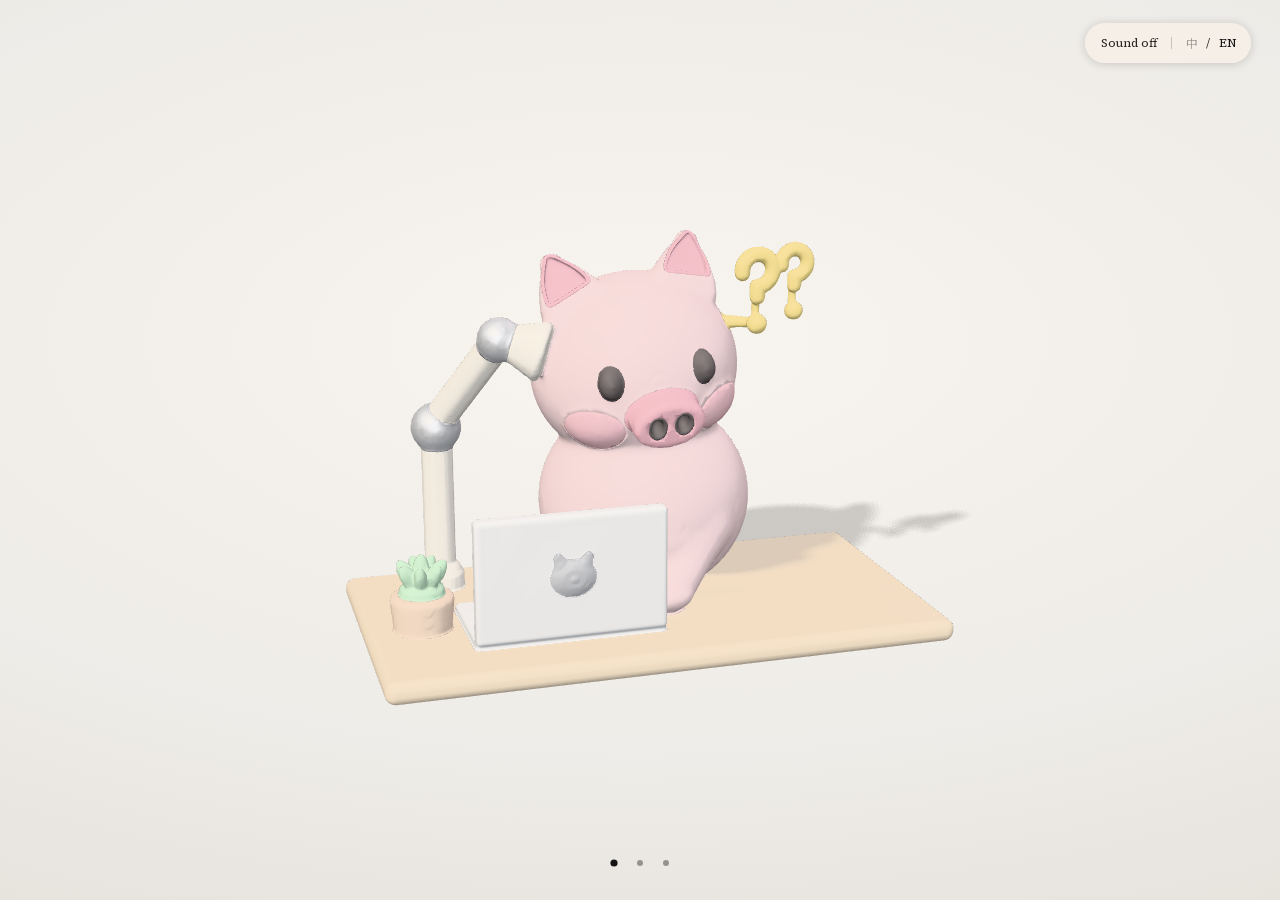
==== commit c4818cbe: "Deploy story edition (a2094e3)" ====
--- a/ar/index.html
+++ b/ar/index.html
@@ -9,18 +9,18 @@
 <meta name="gift-title" content="ar.meta.title" />
 <title>On your table</title>
 <link rel="icon" href="data:image/svg+xml,%3Csvg xmlns='http://www.w3.org/2000/svg' viewBox='0 0 32 32'%3E%3Ccircle cx='16' cy='16' r='11' fill='%23111'/%3E%3C/svg%3E" />
-  <script type="module" crossorigin src="../assets/ar-ChZIft9D.js"></script>
-  <link rel="modulepreload" crossorigin href="../assets/story-9xxClNub.js">
-  <link rel="modulepreload" crossorigin href="../assets/three.core-DEQ54pA_.js">
-  <link rel="modulepreload" crossorigin href="../assets/three.module-DnPA_mBI.js">
-  <link rel="modulepreload" crossorigin href="../assets/RoomEnvironment-BJg7wI2s.js">
-  <link rel="modulepreload" crossorigin href="../assets/sfx-CoU9MPqf.js">
-  <link rel="modulepreload" crossorigin href="../assets/chrome-D7R9IPFS.js">
-  <link rel="modulepreload" crossorigin href="../assets/transition-pFbV_b70.js">
-  <link rel="modulepreload" crossorigin href="../assets/flow-3YL9NwN0.js">
-  <link rel="modulepreload" crossorigin href="../assets/ar-DQ_rvuzw.js">
-  <link rel="modulepreload" crossorigin href="../assets/meshopt_decoder.module-D4fSteBs.js">
-  <link rel="modulepreload" crossorigin href="../assets/models-DLF127YV.js">
+  <script type="module" crossorigin src="../assets/ar-D6j0sP1N.js"></script>
+  <link rel="modulepreload" crossorigin href="../assets/i18n-BRwTRQxV.js">
+  <link rel="modulepreload" crossorigin href="../assets/story-LHF2NRcD.js">
+  <link rel="modulepreload" crossorigin href="../assets/three.core-CyIeZfRY.js">
+  <link rel="modulepreload" crossorigin href="../assets/three.module-BXad_FSt.js">
+  <link rel="modulepreload" crossorigin href="../assets/RoomEnvironment-DqBAoJLs.js">
+  <link rel="modulepreload" crossorigin href="../assets/flow-Cao5Oeu3.js">
+  <link rel="modulepreload" crossorigin href="../assets/chrome-eLdyFWNh.js">
+  <link rel="modulepreload" crossorigin href="../assets/transition-DNUVGYO9.js">
+  <link rel="modulepreload" crossorigin href="../assets/ar-foEtQECV.js">
+  <link rel="modulepreload" crossorigin href="../assets/meshopt_decoder.module-DMeP4LM2.js">
+  <link rel="modulepreload" crossorigin href="../assets/models-v7nREdi-.js">
   <link rel="modulepreload" crossorigin href="../assets/preload-helper-CRzLMJPS.js">
   <link rel="stylesheet" crossorigin href="../assets/story-Cqzj4fjh.css">
   <link rel="stylesheet" crossorigin href="../assets/chrome-BGvVdkZl.css">
@@ -28,7 +28,7 @@
 </head>
 <body><div id="gift-curtain" aria-hidden="true"><style>#gift-curtain{position:fixed;inset:0;z-index:120;display:flex;flex-direction:column;align-items:center;justify-content:center;gap:14px;background:var(--gcc-bg,#eeece8);color:var(--gcc-ink,#141414);font:13px/1.4 'Source Serif','Noto Serif SC Sub','Songti SC','STSong',Georgia,serif;letter-spacing:.14em;opacity:1;transition:opacity .42s cubic-bezier(.65,0,.35,1);-webkit-user-select:none;user-select:none;touch-action:none}#gift-curtain.gcc-out{opacity:0;pointer-events:none}#gift-curtain.gcc-gone{display:none}#gift-curtain .gcc-stage{position:relative;width:64px;height:66px;opacity:0;transform:translateY(6px);transition:opacity .3s ease,transform .4s cubic-bezier(.16,.84,.24,1)}#gift-curtain.gcc-late .gcc-stage{opacity:1;transform:none}#gift-curtain .gcc-pig{position:absolute;left:0;bottom:8px;image-rendering:pixelated;transform-origin:50% 100%;animation:gcc-hop .84s steps(1,end) infinite}#gift-curtain .gcc-sh{position:absolute;left:14px;bottom:2px;width:36px;height:5px;background:currentColor;opacity:.16;animation:gcc-sh .84s steps(1,end) infinite}@keyframes gcc-hop{0%{transform:translateY(0) scale(1.14,.86)}12%{transform:translateY(-6px) scale(.94,1.08)}24%{transform:translateY(-12px) scale(.96,1.05)}36%{transform:translateY(-15px) scale(1,1)}50%{transform:translateY(-15px) scale(1,1)}62%{transform:translateY(-12px)}74%{transform:translateY(-6px) scale(.97,1.04)}88%{transform:translateY(0) scale(1.1,.9)}100%{transform:translateY(0) scale(1.14,.86)}}@keyframes gcc-sh{0%,88%,100%{transform:scaleX(1)}12%,74%{transform:scaleX(.8)}24%,62%{transform:scaleX(.66)}36%,50%{transform:scaleX(.58)}}#gift-curtain .gcc-bar{width:120px;height:4px;box-shadow:0 0 0 1px currentColor;opacity:0;transition:opacity .3s}#gift-curtain.gcc-prog.gcc-late .gcc-bar{opacity:.7}#gift-curtain .gcc-bar i{display:block;height:100%;width:0;background:currentColor;transition:width .25s steps(4,end)}#gift-curtain .gcc-msg{display:none;margin:4px 0 0;text-align:center;max-width:80vw;line-height:1.7}#gift-curtain .gcc-acts{display:none;gap:18px}#gift-curtain .gcc-acts a{color:inherit;text-decoration:none;border-bottom:1px solid currentColor;padding:6px 2px;cursor:pointer}#gift-curtain.gcc-slow .gcc-msg,#gift-curtain.gcc-fail .gcc-msg{display:block}#gift-curtain.gcc-slow .gcc-acts,#gift-curtain.gcc-fail .gcc-acts{display:flex}#gift-curtain.gcc-fail .gcc-pig{animation:none;transform:rotate(-8deg)}#gift-curtain.gcc-fail .gcc-sh,#gift-curtain.gcc-fail .gcc-bar{display:none}#gift-curtain.gcc-solid .gcc-stage,#gift-curtain.gcc-solid .gcc-bar{opacity:0}@media (prefers-reduced-motion:reduce){#gift-curtain,#gift-curtain *{animation:none!important;transition:none!important}}</style><div class="gcc-stage"><svg class="gcc-pig" viewBox="0 0 16 13" width="64" height="52" shape-rendering="crispEdges" aria-hidden="true"><rect x="2" y="0" width="1" height="1" fill="#2E2A2B"/><rect x="3" y="0" width="1" height="1" fill="#2E2A2B"/><rect x="12" y="0" width="1" height="1" fill="#2E2A2B"/><rect x="13" y="0" width="1" height="1" fill="#2E2A2B"/><rect x="1" y="1" width="1" height="1" fill="#2E2A2B"/><rect x="2" y="1" width="1" height="1" fill="#F9C6CF"/><rect x="3" y="1" width="1" height="1" fill="#F9C6CF"/><rect x="4" y="1" width="1" height="1" fill="#2E2A2B"/><rect x="11" y="1" width="1" height="1" fill="#2E2A2B"/><rect x="12" y="1" width="1" height="1" fill="#F9C6CF"/><rect x="13" y="1" width="1" height="1" fill="#F9C6CF"/><rect x="14" y="1" width="1" height="1" fill="#2E2A2B"/><rect x="1" y="2" width="1" height="1" fill="#2E2A2B"/><rect x="2" y="2" width="1" height="1" fill="#F9C6CF"/><rect x="3" y="2" width="1" height="1" fill="#F9C6CF"/><rect x="4" y="2" width="1" height="1" fill="#F9C6CF"/><rect x="5" y="2" width="1" height="1" fill="#2E2A2B"/><rect x="6" y="2" width="1" height="1" fill="#2E2A2B"/><rect x="7" y="2" width="1" height="1" fill="#2E2A2B"/><rect x="8" y="2" width="1" height="1" fill="#2E2A2B"/><rect x="9" y="2" width="1" height="1" fill="#2E2A2B"/><rect x="10" y="2" width="1" height="1" fill="#2E2A2B"/><rect x="11" y="2" width="1" height="1" fill="#F9C6CF"/><rect x="12" y="2" width="1" height="1" fill="#F9C6CF"/><rect x="13" y="2" width="1" height="1" fill="#F9C6CF"/><rect x="14" y="2" width="1" height="1" fill="#2E2A2B"/><rect x="0" y="3" width="1" height="1" fill="#2E2A2B"/><rect x="1" y="3" width="1" height="1" fill="#F9C6CF"/><rect x="2" y="3" width="1" height="1" fill="#FFFFFF"/><rect x="3" y="3" width="1" height="1" fill="#F9C6CF"/><rect x="4" y="3" width="1" height="1" fill="#F9C6CF"/><rect x="5" y="3" width="1" height="1" fill="#F9C6CF"/><rect x="6" y="3" width="1" height="1" fill="#F9C6CF"/><rect x="7" y="3" width="1" height="1" fill="#F9C6CF"/><rect x="8" y="3" width="1" height="1" fill="#F9C6CF"/><rect x="9" y="3" width="1" height="1" fill="#F9C6CF"/><rect x="10" y="3" width="1" height="1" fill="#F9C6CF"/><rect x="11" y="3" width="1" height="1" fill="#F9C6CF"/><rect x="12" y="3" width="1" height="1" fill="#F9C6CF"/><rect x="13" y="3" width="1" height="1" fill="#F9C6CF"/><rect x="14" y="3" width="1" height="1" fill="#F9C6CF"/><rect x="15" y="3" width="1" height="1" fill="#2E2A2B"/><rect x="0" y="4" width="1" height="1" fill="#2E2A2B"/><rect x="1" y="4" width="1" height="1" fill="#F9C6CF"/><rect x="2" y="4" width="1" height="1" fill="#F9C6CF"/><rect x="3" y="4" width="1" height="1" fill="#F9C6CF"/><rect x="4" y="4" width="1" height="1" fill="#F9C6CF"/><rect x="5" y="4" width="1" height="1" fill="#F9C6CF"/><rect x="6" y="4" width="1" height="1" fill="#F9C6CF"/><rect x="7" y="4" width="1" height="1" fill="#F9C6CF"/><rect x="8" y="4" width="1" height="1" fill="#F9C6CF"/><rect x="9" y="4" width="1" height="1" fill="#F9C6CF"/><rect x="10" y="4" width="1" height="1" fill="#F9C6CF"/><rect x="11" y="4" width="1" height="1" fill="#F9C6CF"/><rect x="12" y="4" width="1" height="1" fill="#F9C6CF"/><rect x="13" y="4" width="1" height="1" fill="#F9C6CF"/><rect x="14" y="4" width="1" height="1" fill="#F9C6CF"/><rect x="15" y="4" width="1" height="1" fill="#2E2A2B"/><rect x="0" y="5" width="1" height="1" fill="#2E2A2B"/><rect x="1" y="5" width="1" height="1" fill="#F9C6CF"/><rect x="2" y="5" width="1" height="1" fill="#F9C6CF"/><rect x="3" y="5" width="1" height="1" fill="#2E2A2B"/><rect x="4" y="5" width="1" height="1" fill="#F9C6CF"/><rect x="5" y="5" width="1" height="1" fill="#F9C6CF"/><rect x="6" y="5" width="1" height="1" fill="#F9C6CF"/><rect x="7" y="5" width="1" height="1" fill="#F9C6CF"/><rect x="8" y="5" width="1" height="1" fill="#F9C6CF"/><rect x="9" y="5" width="1" height="1" fill="#F9C6CF"/><rect x="10" y="5" width="1" height="1" fill="#F9C6CF"/><rect x="11" y="5" width="1" height="1" fill="#F9C6CF"/><rect x="12" y="5" width="1" height="1" fill="#2E2A2B"/><rect x="13" y="5" width="1" height="1" fill="#F9C6CF"/><rect x="14" y="5" width="1" height="1" fill="#F9C6CF"/><rect x="15" y="5" width="1" height="1" fill="#2E2A2B"/><rect x="0" y="6" width="1" height="1" fill="#2E2A2B"/><rect x="1" y="6" width="1" height="1" fill="#F9C6CF"/><rect x="2" y="6" width="1" height="1" fill="#F4A7B9"/><rect x="3" y="6" width="1" height="1" fill="#F4A7B9"/><rect x="4" y="6" width="1" height="1" fill="#F9C6CF"/><rect x="5" y="6" width="1" height="1" fill="#EE8FA6"/><rect x="6" y="6" width="1" height="1" fill="#EE8FA6"/><rect x="7" y="6" width="1" height="1" fill="#EE8FA6"/><rect x="8" y="6" width="1" height="1" fill="#EE8FA6"/><rect x="9" y="6" width="1" height="1" fill="#EE8FA6"/><rect x="10" y="6" width="1" height="1" fill="#EE8FA6"/><rect x="11" y="6" width="1" height="1" fill="#F9C6CF"/><rect x="12" y="6" width="1" height="1" fill="#F4A7B9"/><rect x="13" y="6" width="1" height="1" fill="#F4A7B9"/><rect x="14" y="6" width="1" height="1" fill="#F9C6CF"/><rect x="15" y="6" width="1" height="1" fill="#2E2A2B"/><rect x="0" y="7" width="1" height="1" fill="#2E2A2B"/><rect x="1" y="7" width="1" height="1" fill="#F9C6CF"/><rect x="2" y="7" width="1" height="1" fill="#F9C6CF"/><rect x="3" y="7" width="1" height="1" fill="#F9C6CF"/><rect x="4" y="7" width="1" height="1" fill="#F9C6CF"/><rect x="5" y="7" width="1" height="1" fill="#EE8FA6"/><rect x="6" y="7" width="1" height="1" fill="#B85A72"/><rect x="7" y="7" width="1" height="1" fill="#EE8FA6"/><rect x="8" y="7" width="1" height="1" fill="#EE8FA6"/><rect x="9" y="7" width="1" height="1" fill="#B85A72"/><rect x="10" y="7" width="1" height="1" fill="#EE8FA6"/><rect x="11" y="7" width="1" height="1" fill="#F9C6CF"/><rect x="12" y="7" width="1" height="1" fill="#F9C6CF"/><rect x="13" y="7" width="1" height="1" fill="#F9C6CF"/><rect x="14" y="7" width="1" height="1" fill="#F9C6CF"/><rect x="15" y="7" width="1" height="1" fill="#2E2A2B"/><rect x="0" y="8" width="1" height="1" fill="#2E2A2B"/><rect x="1" y="8" width="1" height="1" fill="#F9C6CF"/><rect x="2" y="8" width="1" height="1" fill="#F9C6CF"/><rect x="3" y="8" width="1" height="1" fill="#F9C6CF"/><rect x="4" y="8" width="1" height="1" fill="#F9C6CF"/><rect x="5" y="8" width="1" height="1" fill="#EE8FA6"/><rect x="6" y="8" width="1" height="1" fill="#EE8FA6"/><rect x="7" y="8" width="1" height="1" fill="#EE8FA6"/><rect x="8" y="8" width="1" height="1" fill="#EE8FA6"/><rect x="9" y="8" width="1" height="1" fill="#EE8FA6"/><rect x="10" y="8" width="1" height="1" fill="#EE8FA6"/><rect x="11" y="8" width="1" height="1" fill="#F9C6CF"/><rect x="12" y="8" width="1" height="1" fill="#F9C6CF"/><rect x="13" y="8" width="1" height="1" fill="#F9C6CF"/><rect x="14" y="8" width="1" height="1" fill="#F9C6CF"/><rect x="15" y="8" width="1" height="1" fill="#2E2A2B"/><rect x="1" y="9" width="1" height="1" fill="#2E2A2B"/><rect x="2" y="9" width="1" height="1" fill="#F9C6CF"/><rect x="3" y="9" width="1" height="1" fill="#F9C6CF"/><rect x="4" y="9" width="1" height="1" fill="#F9C6CF"/><rect x="5" y="9" width="1" height="1" fill="#F9C6CF"/><rect x="6" y="9" width="1" height="1" fill="#F9C6CF"/><rect x="7" y="9" width="1" height="1" fill="#F9C6CF"/><rect x="8" y="9" width="1" height="1" fill="#F9C6CF"/><rect x="9" y="9" width="1" height="1" fill="#F9C6CF"/><rect x="10" y="9" width="1" height="1" fill="#F9C6CF"/><rect x="11" y="9" width="1" height="1" fill="#F9C6CF"/><rect x="12" y="9" width="1" height="1" fill="#F9C6CF"/><rect x="13" y="9" width="1" height="1" fill="#F9C6CF"/><rect x="14" y="9" width="1" height="1" fill="#2E2A2B"/><rect x="2" y="10" width="1" height="1" fill="#2E2A2B"/><rect x="3" y="10" width="1" height="1" fill="#2E2A2B"/><rect x="4" y="10" width="1" height="1" fill="#2E2A2B"/><rect x="5" y="10" width="1" height="1" fill="#F9C6CF"/><rect x="6" y="10" width="1" height="1" fill="#F9C6CF"/><rect x="7" y="10" width="1" height="1" fill="#F9C6CF"/><rect x="8" y="10" width="1" height="1" fill="#F9C6CF"/><rect x="9" y="10" width="1" height="1" fill="#F9C6CF"/><rect x="10" y="10" width="1" height="1" fill="#F9C6CF"/><rect x="11" y="10" width="1" height="1" fill="#2E2A2B"/><rect x="12" y="10" width="1" height="1" fill="#2E2A2B"/><rect x="13" y="10" width="1" height="1" fill="#2E2A2B"/><rect x="3" y="11" width="1" height="1" fill="#2E2A2B"/><rect x="4" y="11" width="1" height="1" fill="#F9C6CF"/><rect x="5" y="11" width="1" height="1" fill="#2E2A2B"/><rect x="10" y="11" width="1" height="1" fill="#2E2A2B"/><rect x="11" y="11" width="1" height="1" fill="#F9C6CF"/><rect x="12" y="11" width="1" height="1" fill="#2E2A2B"/><rect x="3" y="12" width="1" height="1" fill="#2E2A2B"/><rect x="4" y="12" width="1" height="1" fill="#2E2A2B"/><rect x="11" y="12" width="1" height="1" fill="#2E2A2B"/><rect x="12" y="12" width="1" height="1" fill="#2E2A2B"/></svg><i class="gcc-sh"></i></div><div class="gcc-bar"><i></i></div><p class="gcc-msg"></p><div class="gcc-acts"><a class="gcc-retry" href="#"></a><a class="gcc-skip" href="./"></a></div></div><script>(function(){
 var d=document,c=d.getElementById('gift-curtain');if(!c)return;
-var S={"meadow":["#5EC4FF","草地","the meadow"],"flower":["#f3d4e0","花林","the flower wood"],"mushroom":["#1a2830","蘑菇林","the mushroom wood"],"shop":["#f6efe4","小店","the shop"],"night":["#0b0b0c","夜路","the night path"],"jelly":["#cfcdc8","果冻标本","jelly studies"],"sea":["#0d2c3b","海里","the sea"],"sky":["#04060b","长春的天空","the sky"],"coop":["#5EC4FF","一起玩","together"],"home":["#f3ebe0","小家","our home"],"ar":["#eeece8","桌上","on the table"]},N={"meadow":"flower/","flower":"mushroom/","mushroom":"shop/","shop":"night/","night":"jelly/","jelly":"sea/","sea":"sky/","sky":"coop/","coop":"home/","home":"","ar":"shop/"},T={"zh":{"wait":"马上就好","slow":"还在努力加载…","oops":"哎呀，这一页卡住了","retry":"再试一次","skip":"跳到下一站"},"en":{"wait":"one moment","slow":"still loading…","oops":"oops, this page got stuck","retry":"try again","skip":"skip ahead"}};
+var S={"meadow":["#5EC4FF","草地","the meadow"],"flower":["#f3d4e0","花林","the flower wood"],"mushroom":["#1a2830","蘑菇林","the mushroom wood"],"shop":["#f6efe4","小店","the shop"],"night":["#0b0b0c","夜路","the night path"],"jelly":["#cfcdc8","果冻标本","jelly studies"],"sea":["#0d2c3b","海里","the sea"],"sky":["#04060b","长春的天空","the sky"],"coop":["#5EC4FF","一起玩","together"],"home":["#f3ebe0","小家","our home"],"ar":["#eeece8","桌上","on the table"]},N={"meadow":"shop/","shop":"night/","night":"jelly/","jelly":"sea/","sea":"sky/","sky":"coop/","coop":"flower/","flower":"mushroom/","mushroom":"home/","home":"","ar":"shop/"},T={"zh":{"wait":"马上就好","slow":"还在努力加载…","oops":"哎呀，这一页卡住了","retry":"再试一次","skip":"跳到下一站"},"en":{"wait":"one moment","slow":"still loading…","oops":"oops, this page got stuck","retry":"try again","skip":"skip ahead"}};
 var m=d.querySelector('meta[name="gift-stage"]'),st=m?m.content:'meadow',q=new URLSearchParams(location.search);
 var L='en';try{L=q.get('lang')||localStorage.getItem('jelly.lang')||(/^zh/i.test(navigator.language)?'zh':'en')}catch(e){}L=/^zh/i.test(L)?'zh':'en';var t=T[L];
 var col=(S[st]||S.ar)[0],solid=false;
